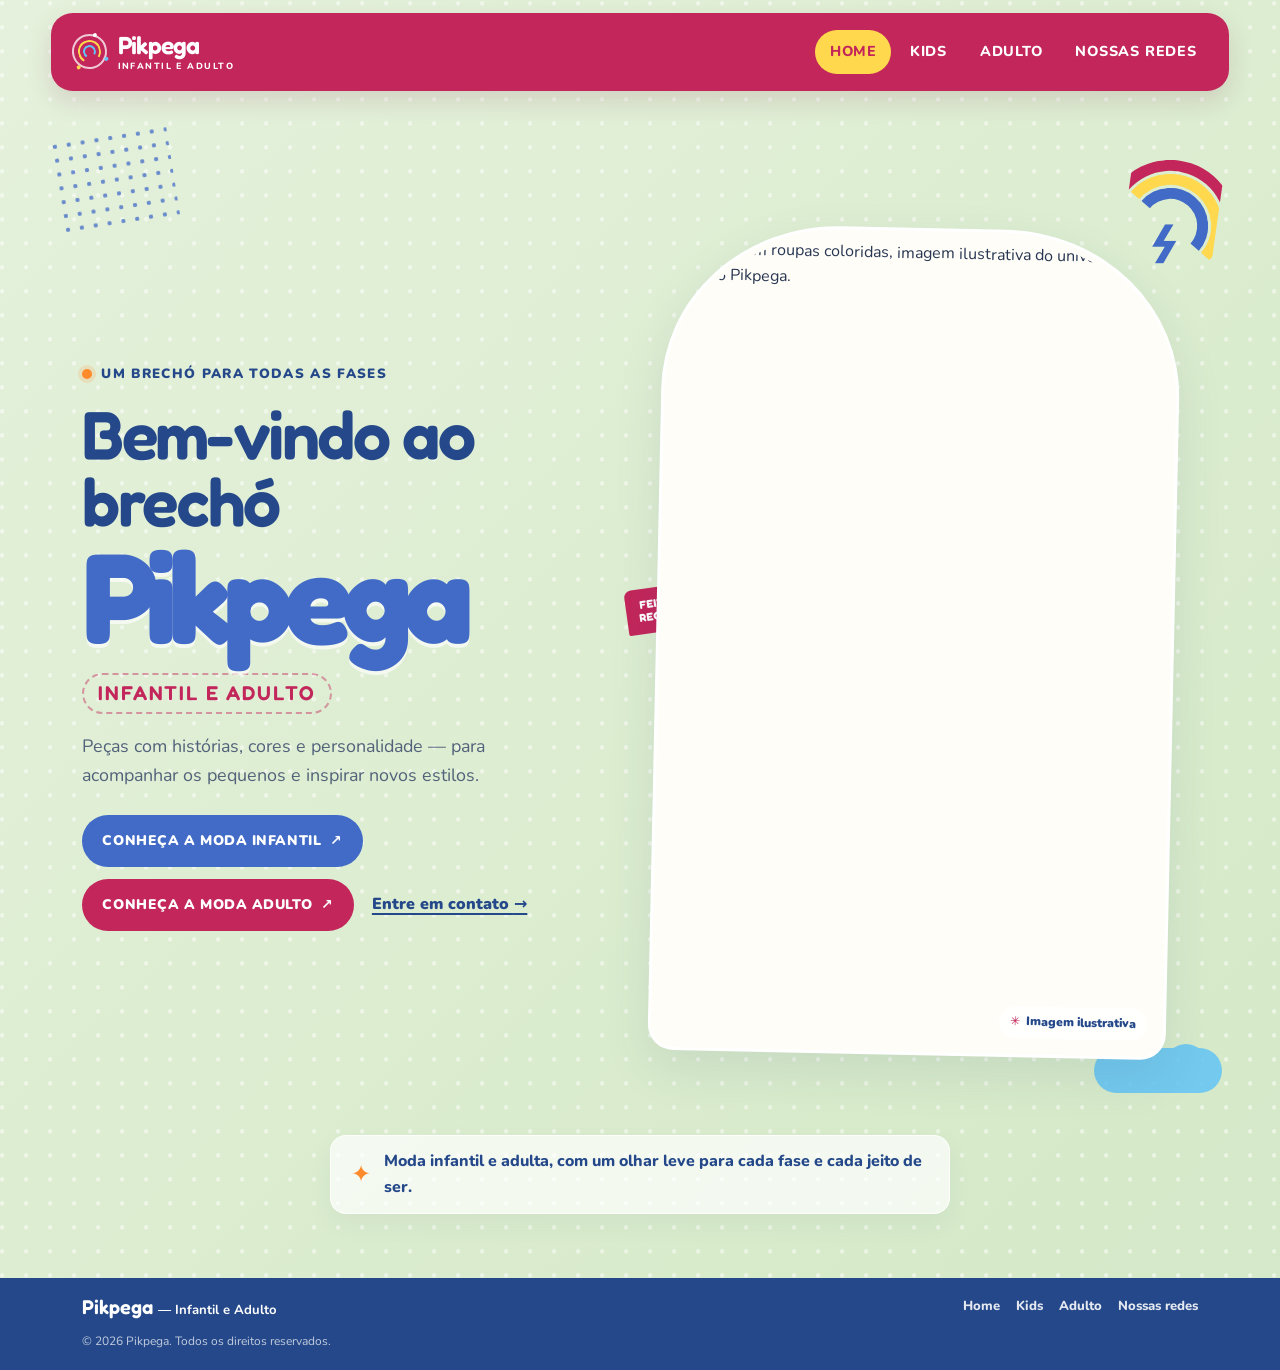
==== index.html @ 992ee77a "inicio do site" ====
<!doctype html>
<html lang="pt-BR">
<head>
  <meta charset="utf-8">
  <meta name="viewport" content="width=device-width, initial-scale=1">
  <meta name="theme-color" content="#d8ebcb">
  <meta name="description" content="Conheça o brechó Pikpega — Infantil e Adulto. Um espaço acolhedor para descobrir moda de diferentes fases e estilos.">
  <title>Pikpega — Brechó Infantil e Adulto</title>
  <link rel="preconnect" href="https://fonts.googleapis.com">
  <link rel="preconnect" href="https://fonts.gstatic.com" crossorigin>
  <link href="https://fonts.googleapis.com/css2?family=Fredoka:wght@400;500;600;700&family=Nunito:wght@400;500;600;700;800&display=swap" rel="stylesheet">
  <link href="https://cdn.jsdelivr.net/npm/bootstrap@5.3.8/dist/css/bootstrap.min.css" rel="stylesheet" integrity="sha384-sRIl4kxILFvY47J16cr9ZwB07vP4J8+LH7qKQnuqkuIAvNWLzeN8tE5YBujZqJLB" crossorigin="anonymous">
  <link rel="stylesheet" href="css/style.css">
</head>
<body>
  <a class="skip-link" href="#conteudo">Pular para o conteúdo</a>
  <header class="site-header container-fluid">
    <div class="header-inner">
      <a class="brand" href="index.html" aria-label="Pikpega — página inicial">
        <span class="brand-spark" aria-hidden="true"><i></i><i></i><i></i></span>
        <span class="brand-copy"><strong>Pikpega</strong><small>INFANTIL E ADULTO</small></span>
      </a>
      <nav class="site-nav" aria-label="Navegação principal">
        <ul class="nav-list">
          <li><a class="nav-link is-active" href="index.html" aria-current="page">Home</a></li>
          <li><a class="nav-link" href="kids.html">Kids</a></li>
          <li><a class="nav-link" href="adulto.html">Adulto</a></li>
          <li><a class="nav-link" href="redes.html">Nossas redes</a></li>
        </ul>
      </nav>
    </div>
  </header>

  <main id="conteudo" class="home-main container">
    <span class="decor decor-dot decor-dot--home" aria-hidden="true"></span>
    <span class="decor decor-rainbow" aria-hidden="true"><i></i><i></i><i></i></span>
    <div class="row align-items-center g-4 g-lg-5 home-layout">
      <section class="col-lg-6 home-copy" aria-labelledby="home-title">
        <p class="eyebrow"><span class="eyebrow-dot" aria-hidden="true"></span> Um brechó para todas as fases</p>
        <h1 id="home-title">Bem-vindo ao brechó <span class="home-wordmark">Pikpega</span></h1>
        <p class="home-subtitle">Infantil e Adulto</p>
        <p class="home-description">Peças com histórias, cores e personalidade — para acompanhar os pequenos e inspirar novos estilos.</p>
        <div class="home-actions">
          <a class="button button--blue" href="kids.html">Conheça a moda infantil <span aria-hidden="true">↗</span></a>
          <a class="button button--pink" href="adulto.html">Conheça a moda adulto <span aria-hidden="true">↗</span></a>
          <a class="text-link" href="redes.html">Entre em contato <span aria-hidden="true">→</span></a>
        </div>
      </section>

      <div class="col-lg-6 home-visual-wrap">
        <figure class="home-visual">
          <img src="/manus-storage/async-images/zkmb5FToxPTjxgGnKfSyqt/image-1.webp" alt="Arara com roupas coloridas, imagem ilustrativa do universo do brechó Pikpega." width="1200" height="800" fetchpriority="high">
          <figcaption class="image-caption"><span class="caption-mark" aria-hidden="true">✳</span> Imagem ilustrativa</figcaption>
        </figure>
        <span class="decor decor-hanger" aria-hidden="true">⌁</span>
        <span class="decor decor-tag" aria-hidden="true">feito para<br>recomeçar</span>
        <span class="decor decor-cloud" aria-hidden="true"></span>
      </div>
    </div>
    <section class="home-note" aria-label="Sobre o Pikpega">
      <span class="home-note-icon" aria-hidden="true">✦</span>
      <p>Moda infantil e adulta, com um olhar leve para cada fase e cada jeito de ser.</p>
    </section>
  </main>

  <footer class="site-footer">
    <div class="container footer-inner">
      <a class="footer-brand" href="index.html">Pikpega <span>— Infantil e Adulto</span></a>
      <nav class="footer-nav" aria-label="Navegação do rodapé">
        <a href="index.html">Home</a><a href="kids.html">Kids</a><a href="adulto.html">Adulto</a><a href="redes.html">Nossas redes</a>
      </nav>
      <p class="footer-copy">© 2026 Pikpega. Todos os direitos reservados.</p>
    </div>
  </footer>
</body>
</html>
---- css/style.css ----
@charset "UTF-8";

:root {
  color-scheme: light;
  --green-wash: #e5f1dc;
  --green-soft: #d8ebcb;
  --green-pastel: #b8ddb1;
  --blue: #416bc7;
  --blue-dark: #244889;
  --blue-light: #62c4f5;
  --pink: #c3265b;
  --yellow: #ffd84d;
  --orange: #ff8a2b;
  --leaf: #4d9e59;
  --lilac: #a778c8;
  --white: #fff;
  --ink: #273652;
  --muted: #52627a;
  --paper: #fffdf8;
  --line: rgb(36 72 137 / 12%);
  --shadow-soft: 0 18px 48px rgb(39 67 100 / 10%);
  --font-display: "Fredoka", "Nunito", system-ui, sans-serif;
  --font-body: "Nunito", "Quicksand", system-ui, sans-serif;
}

* { box-sizing: border-box; }
html { scroll-behavior: smooth; }
body {
  min-width: 320px;
  margin: 0;
  color: var(--ink);
  background:
    radial-gradient(circle at 9% 14%, rgb(255 255 255 / 47%) 0 2px, transparent 2.5px) 0 0 / 24px 24px,
    linear-gradient(135deg, var(--green-wash), var(--green-soft) 74%, #d4e9c9);
  font-family: var(--font-body);
  font-size: 1rem;
  line-height: 1.6;
}
img { max-width: 100%; }
a { color: inherit; }
a:focus-visible, button:focus-visible, [tabindex]:focus-visible {
  outline: 3px solid var(--orange);
  outline-offset: 4px;
  border-radius: 6px;
}
.skip-link {
  position: absolute;
  z-index: 20;
  top: 0.75rem;
  left: 0.75rem;
  padding: 0.6rem 1rem;
  color: var(--white);
  background: var(--blue-dark);
  border-radius: 0.6rem;
  transform: translateY(-160%);
}
.skip-link:focus { transform: translateY(0); }

/* Shared header and wordmark */
.site-header {
  position: relative;
  z-index: 2;
  padding: 0.8rem clamp(1rem, 4vw, 3.5rem);
}
.header-inner {
  width: min(100%, 1320px);
  min-height: 78px;
  margin-inline: auto;
  padding: 0.7rem 1.1rem 0.7rem 1.3rem;
  display: flex;
  align-items: center;
  justify-content: space-between;
  gap: 1.25rem;
  border-radius: 1.35rem;
  background: var(--pink);
  box-shadow: 0 10px 24px rgb(123 37 74 / 15%);
}
.brand {
  display: inline-flex;
  align-items: center;
  gap: 0.65rem;
  flex: 0 0 auto;
  color: var(--white);
  text-decoration: none;
}
.brand-copy { display: grid; line-height: 1; }
.brand-copy strong {
  color: var(--white);
  font: 600 1.55rem/1 var(--font-display);
  letter-spacing: -0.045em;
}
.brand-copy small {
  margin-top: 0.23rem;
  font-size: 0.56rem;
  font-weight: 800;
  letter-spacing: 0.16em;
}
.brand-spark {
  position: relative;
  width: 2.2rem;
  height: 2.2rem;
  display: block;
  border: 2px solid rgb(255 255 255 / 75%);
  border-radius: 50%;
  transform: rotate(-15deg);
}
.brand-spark::before, .brand-spark::after {
  position: absolute;
  content: "";
  inset: 0.28rem;
  border: 2px solid var(--yellow);
  border-bottom-color: transparent;
  border-radius: 50%;
}
.brand-spark::after { inset: 0.56rem; border-color: var(--blue-light); border-bottom-color: transparent; }
.brand-spark i { position: absolute; z-index: 1; width: 0.25rem; height: 0.25rem; background: var(--white); border-radius: 50%; }
.brand-spark i:nth-child(1) { top: -0.08rem; right: 0.25rem; }
.brand-spark i:nth-child(2) { bottom: 0.1rem; left: -0.05rem; background: var(--yellow); }
.brand-spark i:nth-child(3) { right: -0.03rem; bottom: 0.12rem; background: var(--blue-light); }
.site-nav { min-width: 0; }
.nav-list {
  display: flex;
  flex-wrap: wrap;
  align-items: center;
  justify-content: flex-end;
  gap: 0.25rem;
  padding: 0;
  margin: 0;
  list-style: none;
}
.site-nav .nav-link {
  min-height: 44px;
  display: inline-flex;
  align-items: center;
  justify-content: center;
  padding: 0.65rem 0.9rem;
  color: var(--white);
  border-radius: 999px;
  font-size: 0.9rem;
  font-weight: 800;
  text-decoration: none;
  text-transform: uppercase;
  letter-spacing: 0.055em;
  transition: background-color 180ms ease, color 180ms ease, transform 180ms ease;
}
.site-nav .nav-link:hover { color: var(--pink); background: var(--white); transform: translateY(-1px); }
.site-nav .nav-link.is-active { color: var(--pink); background: var(--yellow); }

/* Shared button system */
.button {
  min-height: 48px;
  display: inline-flex;
  align-items: center;
  justify-content: center;
  gap: 0.55rem;
  padding: 0.78rem 1.15rem;
  border: 2px solid transparent;
  border-radius: 999px;
  font-size: 0.87rem;
  font-weight: 900;
  line-height: 1.25;
  text-align: center;
  text-decoration: none;
  text-transform: uppercase;
  letter-spacing: 0.04em;
  transition: transform 180ms ease, box-shadow 180ms ease, background-color 180ms ease;
}
.button:hover { transform: translateY(-2px); box-shadow: 0 8px 18px rgb(39 67 100 / 13%); }
.button--blue { color: var(--white); background: var(--blue); }
.button--blue:hover { color: var(--white); background: var(--blue-dark); }
.button--pink { color: var(--white); background: var(--pink); }
.button--pink:hover { color: var(--white); background: #a91e4d; }
.button--disabled {
  color: #58657b;
  background: #e7ebf1;
  border-color: #d5dce7;
  cursor: not-allowed;
  box-shadow: none;
}
.button--disabled:hover { transform: none; box-shadow: none; }

/* Home composition */
.home-main { position: relative; isolation: isolate; padding-block: clamp(3rem, 8vw, 6.5rem) 3rem; }
.home-layout { position: relative; z-index: 1; }
.home-copy { padding-block: 1rem; }
.eyebrow {
  display: inline-flex;
  align-items: center;
  gap: 0.55rem;
  margin: 0 0 1rem;
  color: var(--blue-dark);
  font-size: 0.84rem;
  font-weight: 900;
  letter-spacing: 0.1em;
  text-transform: uppercase;
}
.eyebrow-dot { width: 0.65rem; height: 0.65rem; background: var(--orange); border-radius: 50%; box-shadow: 0 0 0 4px rgb(255 138 43 / 17%); }
h1, h2, h3 { font-family: var(--font-display); }
.home-copy h1 {
  max-width: 12ch;
  margin: 0;
  color: var(--blue-dark);
  font-size: clamp(2.5rem, 5.3vw, 4.65rem);
  font-weight: 600;
  line-height: 0.99;
  letter-spacing: -0.035em;
}
.home-wordmark {
  display: block;
  color: var(--blue);
  font-size: clamp(4.5rem, 10vw, 8rem);
  font-weight: 700;
  letter-spacing: -0.075em;
  line-height: 0.95;
  text-shadow: 0 4px 0 rgb(255 255 255 / 65%);
}
.home-subtitle {
  width: fit-content;
  margin: 1rem 0 0;
  padding: 0.35rem 0.9rem;
  color: var(--pink);
  border: 2px dashed rgb(195 38 91 / 45%);
  border-radius: 999px;
  font: 600 1.25rem/1.3 var(--font-display);
  text-transform: uppercase;
  letter-spacing: 0.09em;
}
.home-description { max-width: 43ch; margin: 1.15rem 0 1.6rem; color: var(--muted); font-size: clamp(1.05rem, 1.4vw, 1.2rem); }
.home-actions { display: flex; flex-wrap: wrap; align-items: center; gap: 0.75rem; }
.home-actions .button { min-height: 52px; }
.text-link { padding: 0.55rem 0.4rem; color: var(--blue-dark); font-weight: 900; text-decoration-thickness: 2px; text-underline-offset: 4px; }
.text-link:hover { color: var(--pink); }
.home-visual-wrap { position: relative; padding: 1.4rem clamp(0.7rem, 4vw, 3rem) 2rem 1rem; }
.home-visual {
  position: relative;
  margin: 0;
  padding: 0.65rem;
  overflow: hidden;
  border: 3px solid var(--white);
  border-radius: 34% 34% 1.6rem 1.6rem / 20% 20% 1.6rem 1.6rem;
  background: var(--paper);
  box-shadow: var(--shadow-soft);
  transform: rotate(1.2deg);
}
.home-visual img { width: 100%; aspect-ratio: 1.15; display: block; object-fit: cover; border-radius: 30% 30% 1.1rem 1.1rem / 18% 18% 1.1rem 1.1rem; }
.image-caption {
  position: absolute;
  right: 1rem;
  bottom: 1rem;
  display: inline-flex;
  align-items: center;
  gap: 0.35rem;
  padding: 0.38rem 0.7rem;
  color: var(--blue-dark);
  background: rgb(255 255 255 / 93%);
  border-radius: 999px;
  font-size: 0.76rem;
  font-weight: 900;
}
.caption-mark { color: var(--pink); }
.decor { position: absolute; z-index: -1; pointer-events: none; }
.decor-dot { width: 120px; height: 100px; opacity: 0.75; background-image: radial-gradient(var(--blue) 1.8px, transparent 2.5px); background-size: 14px 14px; }
.decor-dot--home { top: 1.7rem; left: -1rem; transform: rotate(-9deg); }
.decor-rainbow { top: 2.5rem; right: -0.5rem; width: 92px; height: 138px; overflow: hidden; transform: rotate(8deg); }
.decor-rainbow i { position: absolute; top: 1rem; left: 50%; width: 132px; height: 132px; border: 11px solid var(--pink); border-bottom-color: transparent; border-left-color: transparent; border-radius: 50%; transform: translateX(-50%) rotate(-12deg); }
.decor-rainbow i:nth-child(2) { width: 104px; height: 104px; top: 1.88rem; border-color: var(--yellow); border-bottom-color: transparent; border-left-color: transparent; }
.decor-rainbow i:nth-child(3) { width: 76px; height: 76px; top: 2.76rem; border-color: var(--blue); border-bottom-color: transparent; border-left-color: transparent; }
.decor-hanger { top: -0.1rem; right: 5%; color: var(--blue); font: 700 5rem/1 var(--font-display); transform: rotate(90deg); }
.decor-tag { top: 43%; left: -0.9rem; padding: 0.6rem 0.75rem; color: var(--white); background: var(--pink); border-radius: 0.45rem 0.45rem 0.45rem 0.1rem; font: 700 0.7rem/1.15 var(--font-display); text-align: center; text-transform: uppercase; transform: rotate(-8deg); }
.decor-cloud { right: 0; bottom: -0.35rem; width: 8rem; height: 2.8rem; background: var(--blue-light); border-radius: 2rem; opacity: 0.85; }
.decor-cloud::before, .decor-cloud::after { position: absolute; bottom: 0.55rem; content: ""; background: inherit; border-radius: 50%; }
.decor-cloud::before { left: 1rem; width: 3.1rem; height: 3.1rem; }
.decor-cloud::after { right: 1rem; width: 2.5rem; height: 2.5rem; }
.home-note {
  position: relative;
  z-index: 1;
  width: fit-content;
  max-width: 620px;
  display: flex;
  align-items: center;
  gap: 0.8rem;
  margin: 3rem auto 0;
  padding: 0.8rem 1.25rem;
  background: rgb(255 255 255 / 70%);
  border: 1px solid rgb(255 255 255 / 80%);
  border-radius: 1rem;
  box-shadow: 0 10px 26px rgb(39 67 100 / 5%);
}
.home-note p { margin: 0; color: var(--blue-dark); font-weight: 800; }
.home-note-icon { color: var(--orange); font-size: 1.5rem; }

/* Category and contact pages */
.page-main { position: relative; isolation: isolate; min-height: 70vh; padding-block: clamp(2.8rem, 7vw, 5.5rem) 4rem; }
.decor-dot--page { top: 2.2rem; right: -1rem; width: 96px; height: 86px; }
.page-heading { max-width: 790px; margin: 0 auto clamp(2.4rem, 5vw, 3.5rem); text-align: center; }
.page-heading h1 { margin: 0; color: var(--blue-dark); font-size: clamp(2.75rem, 6vw, 5.25rem); font-weight: 600; line-height: 1.03; letter-spacing: -0.035em; }
.page-heading h1 span { color: var(--blue); }
.page-heading > p:last-child { max-width: 56ch; margin: 1rem auto 0; color: var(--muted); font-size: clamp(1.05rem, 2vw, 1.25rem); }
.section-kicker { display: flex; align-items: baseline; justify-content: space-between; gap: 1rem; margin: 0 0 1.2rem; }
.section-kicker h2 { margin: 0; color: var(--blue-dark); font-size: clamp(1.45rem, 3vw, 2rem); font-weight: 600; }
.section-kicker > span { flex: 0 0 auto; color: var(--pink); font-size: 0.75rem; font-weight: 900; letter-spacing: 0.08em; text-transform: uppercase; }
.catalog-grid { align-items: stretch; }
.catalog-card {
  height: 100%;
  overflow: hidden;
  background: var(--blue);
  border: 1px solid rgb(255 255 255 / 40%);
  border-radius: 1.4rem;
  box-shadow: 0 12px 28px rgb(36 72 137 / 15%);
  transition: transform 180ms ease, box-shadow 180ms ease;
}
.catalog-card:hover { transform: translateY(-4px); box-shadow: 0 18px 34px rgb(36 72 137 / 20%); }
.catalog-image {
  position: relative;
  display: grid;
  place-items: center;
  min-height: 230px;
  aspect-ratio: 4 / 3;
  padding: 0.6rem;
  overflow: hidden;
  background: #f4f6ed;
}
.catalog-image img { width: 100%; height: 100%; object-fit: contain; border-radius: 0.95rem; }
.image-label {
  position: absolute;
  right: 0.9rem;
  bottom: 0.9rem;
  padding: 0.35rem 0.65rem;
  color: var(--blue-dark);
  background: rgb(255 255 255 / 94%);
  border-radius: 999px;
  font-size: 0.68rem;
  font-weight: 900;
  letter-spacing: 0.045em;
  text-transform: uppercase;
}
.catalog-copy { padding: 1.2rem 1.3rem 1.4rem; color: var(--white); }
.catalog-category { margin: 0 0 0.3rem; color: #e1f3ff; font-size: 0.73rem; font-weight: 900; letter-spacing: 0.09em; text-transform: uppercase; }
.catalog-copy h3 { margin: 0 0 0.55rem; font-size: 1.55rem; font-weight: 600; line-height: 1.15; }
.catalog-copy > p:last-of-type { margin: 0; color: rgb(255 255 255 / 88%); font-size: 0.9rem; }
.catalog-card--note { display: flex; flex-direction: column; min-height: 100%; }
.catalog-art {
  position: relative;
  min-height: 230px;
  display: grid;
  place-items: center;
  overflow: hidden;
  background: linear-gradient(145deg, #d4ecff, #fff0bd 63%, #ffd9e4);
}
.art-sun { position: absolute; top: 1.8rem; right: 2rem; width: 4.3rem; height: 4.3rem; background: var(--yellow); border-radius: 50%; box-shadow: 0 0 0 14px rgb(255 216 77 / 20%); }
.art-hanger { position: relative; z-index: 1; color: var(--blue); font: 700 8rem/1 var(--font-display); transform: rotate(90deg); }
.art-star { position: absolute; bottom: 1rem; left: 1.6rem; color: var(--pink); font-size: 2.2rem; }
.catalog-art--adult { background: linear-gradient(135deg, #f8dcdd, #e5ddff 50%, #d8f1e1); }
.catalog-art--adult .art-sun { background: var(--orange); box-shadow: 0 0 0 14px rgb(255 138 43 / 18%); }
.image-label--inline { position: static; display: inline-flex; width: fit-content; margin-top: 0.8rem; }
.catalog-disclaimer { max-width: 850px; margin: 1.8rem auto 0; padding: 1rem 1.2rem; color: var(--blue-dark); background: rgb(255 255 255 / 63%); border-left: 4px solid var(--yellow); border-radius: 0 0.85rem 0.85rem 0; font-size: 0.91rem; font-weight: 700; }
.catalog-disclaimer span { margin-right: 0.45rem; color: var(--pink); }

/* Contact information */
.page-heading--compact { margin-bottom: 2.2rem; }
.contact-main { padding-bottom: 4.5rem; }
.contact-panel { position: relative; z-index: 1; padding: clamp(1rem, 3vw, 2rem); background: var(--paper); border: 1px solid rgb(255 255 255 / 85%); border-radius: 2rem; box-shadow: var(--shadow-soft); }
.contact-card {
  height: 100%;
  min-height: 330px;
  display: flex;
  flex-direction: column;
  align-items: flex-start;
  padding: clamp(1.3rem, 3vw, 2rem);
  background: #f5f8ef;
  border: 1px solid var(--line);
  border-radius: 1.35rem;
}
.contact-icon { width: 3.1rem; height: 3.1rem; display: grid; place-items: center; margin-bottom: 1rem; color: var(--white); border-radius: 1rem; font: 700 1.15rem/1 var(--font-display); text-transform: uppercase; }
.contact-icon--instagram { background: linear-gradient(145deg, var(--pink), #7b4cc6); }
.contact-icon--whatsapp { background: var(--leaf); }
.contact-kicker { margin: 0 0 0.35rem; color: var(--pink); font-size: 0.72rem; font-weight: 900; letter-spacing: 0.11em; text-transform: uppercase; }
.contact-card h2, .location-copy h2 { margin: 0; color: var(--blue-dark); font-size: clamp(1.65rem, 3vw, 2.25rem); font-weight: 600; }
.contact-value { margin: 0.3rem 0 0; color: var(--blue); font: 600 1.2rem/1.3 var(--font-display); overflow-wrap: anywhere; }
.contact-help { max-width: 48ch; margin: 0.75rem 0 1rem; color: var(--muted); font-size: 0.86rem; }
.contact-card .button { margin-top: auto; }
.location-card {
  position: relative;
  min-height: 260px;
  display: flex;
  align-items: center;
  overflow: hidden;
  padding: clamp(1.5rem, 4vw, 3rem);
  background: linear-gradient(115deg, #d8f0ff, #eaf7fc 65%, #f5fbfe);
  border: 1px solid rgb(98 196 245 / 35%);
  border-radius: 1.35rem;
}
.location-copy { position: relative; z-index: 1; max-width: 650px; }
.location-address { margin: 0.7rem 0 0; color: var(--blue-dark); font: 600 clamp(1.2rem, 3vw, 1.75rem)/1.25 var(--font-display); letter-spacing: 0.035em; }
.location-copy .button { margin-top: 0.3rem; }
.location-cloud { position: absolute; right: 7%; bottom: -0.1rem; width: 11rem; height: 4rem; background: rgb(98 196 245 / 53%); border-radius: 3rem; }
.location-cloud i { position: absolute; bottom: 0.5rem; display: block; width: 5rem; height: 5rem; background: inherit; border-radius: 50%; }
.location-cloud i:nth-child(1) { left: 1rem; }
.location-cloud i:nth-child(2) { left: 4rem; width: 3.7rem; height: 3.7rem; }
.location-cloud i:nth-child(3) { left: 6.6rem; width: 2.8rem; height: 2.8rem; }
.location-spark { position: absolute; right: 4%; top: 13%; color: var(--orange); font-size: 3rem; }
.social-callout {
  display: flex;
  align-items: center;
  gap: 1rem;
  margin: 1.4rem 0 0;
  padding: 1.2rem 1.4rem;
  color: var(--white);
  background: var(--pink);
  border-radius: 1.2rem;
}
.social-callout-mark { flex: 0 0 auto; color: var(--yellow); font-size: 2rem; }
.social-callout h2 { margin: 0; font: 600 clamp(1.15rem, 2vw, 1.5rem)/1.2 var(--font-display); }
.social-callout p { margin: 0.35rem 0 0; color: rgb(255 255 255 / 88%); font-size: 0.85rem; }
.social-status { flex: 0 0 auto; margin-left: auto; padding: 0.4rem 0.65rem; color: var(--pink); background: var(--yellow); border-radius: 999px; font-size: 0.68rem; font-weight: 900; text-align: center; text-transform: uppercase; }

/* Footer */
.site-footer { margin-top: 1rem; color: var(--white); background: var(--blue-dark); }
.footer-inner { min-height: 92px; display: flex; flex-wrap: wrap; align-items: center; justify-content: space-between; gap: 0.8rem 1.5rem; padding-block: 1.1rem; }
.footer-brand { color: var(--white); font: 600 1.25rem/1 var(--font-display); text-decoration: none; }
.footer-brand span { font: 700 0.82rem/1 var(--font-body); }
.footer-nav { display: flex; flex-wrap: wrap; gap: 0.4rem 1rem; }
.footer-nav a { color: rgb(255 255 255 / 88%); font-size: 0.82rem; font-weight: 800; text-decoration: none; }
.footer-nav a:hover { color: var(--yellow); text-decoration: underline; text-underline-offset: 3px; }
.footer-copy { flex: 0 0 100%; margin: 0; color: rgb(255 255 255 / 72%); font-size: 0.75rem; }

@media (max-width: 767.98px) {
  .header-inner { flex-direction: column; align-items: stretch; gap: 0.65rem; padding: 0.85rem; }
  .brand { justify-content: center; }
  .site-nav .nav-list { justify-content: center; gap: 0.1rem; }
  .site-nav .nav-link { min-height: 42px; padding: 0.55rem 0.65rem; font-size: 0.73rem; }
  .home-main { padding-top: 2.8rem; }
  .home-copy { text-align: center; }
  .home-copy .eyebrow { justify-content: center; }
  .home-copy h1 { max-width: none; }
  .home-subtitle { margin-inline: auto; }
  .home-description { margin-inline: auto; }
  .home-actions { justify-content: center; }
  .home-visual-wrap { width: min(100%, 570px); margin-inline: auto; padding-inline: 1.3rem; }
  .decor-rainbow { right: -0.2rem; transform: scale(0.75) rotate(8deg); transform-origin: top right; }
  .decor-hanger { right: 5%; font-size: 3.8rem; }
  .decor-tag { left: -0.1rem; }
  .page-heading { margin-bottom: 2rem; }
  .section-kicker { align-items: flex-start; flex-direction: column; gap: 0.25rem; }
  .location-cloud { right: -2rem; opacity: 0.5; }
  .social-callout { align-items: flex-start; flex-wrap: wrap; }
  .social-status { margin-left: 3rem; }
  .footer-inner { justify-content: center; text-align: center; }
  .footer-nav { justify-content: center; }
}

@media (max-width: 420px) {
  .site-header { padding-inline: 0.55rem; }
  .header-inner { border-radius: 1rem; }
  .site-nav .nav-list { gap: 0; }
  .site-nav .nav-link { padding-inline: 0.47rem; font-size: 0.66rem; letter-spacing: 0.025em; }
  .brand-copy strong { font-size: 1.42rem; }
  .home-copy h1 { font-size: 2.55rem; }
  .home-wordmark { font-size: clamp(4.1rem, 19vw, 5.8rem); }
  .home-actions .button { width: 100%; }
  .home-note { align-items: flex-start; }
  .contact-panel { padding: 0.85rem; border-radius: 1.35rem; }
  .contact-card { min-height: auto; }
  .location-card { padding: 1.3rem; }
  .location-copy h2 { max-width: 15ch; }
  .social-callout { padding: 1rem; }
  .social-status { margin-left: 2.8rem; }
}

@media (prefers-reduced-motion: reduce) {
  html { scroll-behavior: auto; }
  *, *::before, *::after { scroll-behavior: auto !important; transition-duration: 0.01ms !important; animation-duration: 0.01ms !important; animation-iteration-count: 1 !important; }
}
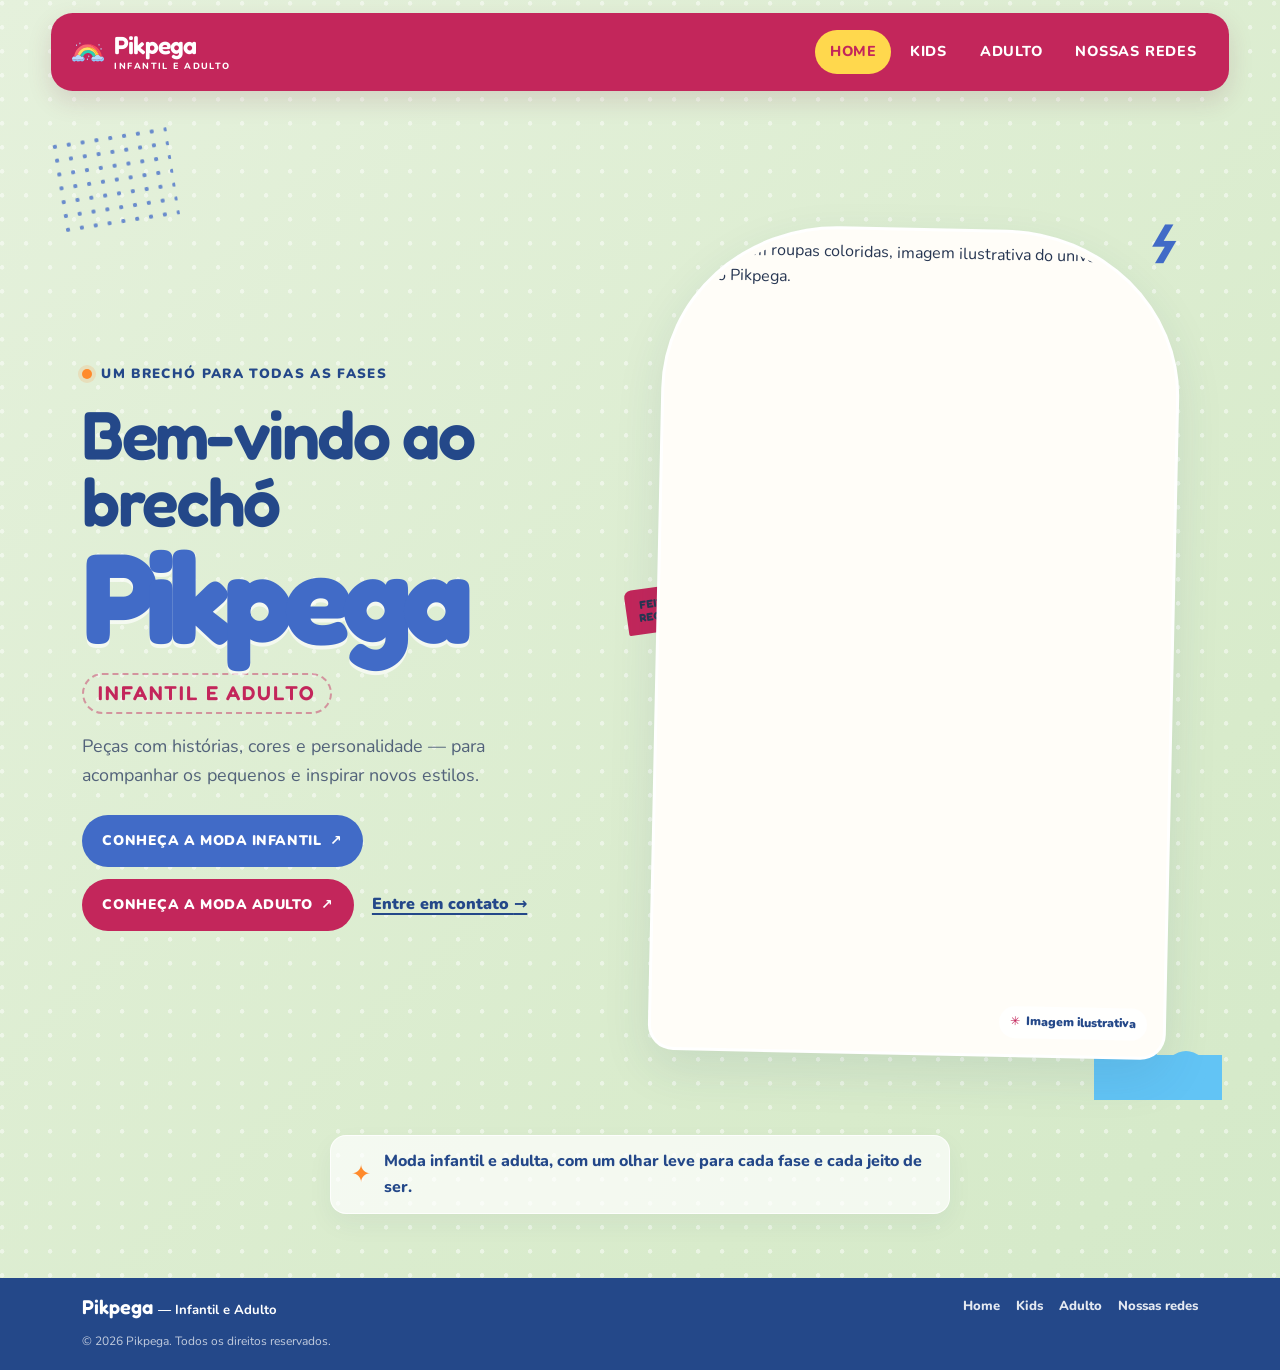
==== commit 7978e2fb: "Remover arco-iris, adicionar logo" ====
--- a/index.html
+++ b/index.html
@@ -11,13 +11,14 @@
   <link href="https://fonts.googleapis.com/css2?family=Fredoka:wght@400;500;600;700&family=Nunito:wght@400;500;600;700;800&display=swap" rel="stylesheet">
   <link href="https://cdn.jsdelivr.net/npm/bootstrap@5.3.8/dist/css/bootstrap.min.css" rel="stylesheet" integrity="sha384-sRIl4kxILFvY47J16cr9ZwB07vP4J8+LH7qKQnuqkuIAvNWLzeN8tE5YBujZqJLB" crossorigin="anonymous">
   <link rel="stylesheet" href="css/style.css">
+  <link rel="shortcut icon" href="img/logo.svg" type="image/x-icon">
 </head>
 <body>
   <a class="skip-link" href="#conteudo">Pular para o conteúdo</a>
   <header class="site-header container-fluid">
     <div class="header-inner">
       <a class="brand" href="index.html" aria-label="Pikpega — página inicial">
-        <span class="brand-spark" aria-hidden="true"><i></i><i></i><i></i></span>
+        <span class="brand-spark" aria-hidden="true"><img src="img/logo.svg" alt="Logo" width="32" height="32"></span>
         <span class="brand-copy"><strong>Pikpega</strong><small>INFANTIL E ADULTO</small></span>
       </a>
       <nav class="site-nav" aria-label="Navegação principal">
@@ -33,7 +34,6 @@
 
   <main id="conteudo" class="home-main container">
     <span class="decor decor-dot decor-dot--home" aria-hidden="true"></span>
-    <span class="decor decor-rainbow" aria-hidden="true"><i></i><i></i><i></i></span>
     <div class="row align-items-center g-4 g-lg-5 home-layout">
       <section class="col-lg-6 home-copy" aria-labelledby="home-title">
         <p class="eyebrow"><span class="eyebrow-dot" aria-hidden="true"></span> Um brechó para todas as fases</p>
--- a/css/style.css
+++ b/css/style.css
@@ -95,7 +95,7 @@
   font-weight: 800;
   letter-spacing: 0.16em;
 }
-.brand-spark {
+/*.brand-spark {
   position: relative;
   width: 2.2rem;
   height: 2.2rem;
@@ -117,6 +117,7 @@
 .brand-spark i:nth-child(1) { top: -0.08rem; right: 0.25rem; }
 .brand-spark i:nth-child(2) { bottom: 0.1rem; left: -0.05rem; background: var(--yellow); }
 .brand-spark i:nth-child(3) { right: -0.03rem; bottom: 0.12rem; background: var(--blue-light); }
+*/
 .site-nav { min-width: 0; }
 .nav-list {
   display: flex;
@@ -261,13 +262,9 @@
 .decor { position: absolute; z-index: -1; pointer-events: none; }
 .decor-dot { width: 120px; height: 100px; opacity: 0.75; background-image: radial-gradient(var(--blue) 1.8px, transparent 2.5px); background-size: 14px 14px; }
 .decor-dot--home { top: 1.7rem; left: -1rem; transform: rotate(-9deg); }
-.decor-rainbow { top: 2.5rem; right: -0.5rem; width: 92px; height: 138px; overflow: hidden; transform: rotate(8deg); }
-.decor-rainbow i { position: absolute; top: 1rem; left: 50%; width: 132px; height: 132px; border: 11px solid var(--pink); border-bottom-color: transparent; border-left-color: transparent; border-radius: 50%; transform: translateX(-50%) rotate(-12deg); }
-.decor-rainbow i:nth-child(2) { width: 104px; height: 104px; top: 1.88rem; border-color: var(--yellow); border-bottom-color: transparent; border-left-color: transparent; }
-.decor-rainbow i:nth-child(3) { width: 76px; height: 76px; top: 2.76rem; border-color: var(--blue); border-bottom-color: transparent; border-left-color: transparent; }
 .decor-hanger { top: -0.1rem; right: 5%; color: var(--blue); font: 700 5rem/1 var(--font-display); transform: rotate(90deg); }
-.decor-tag { top: 43%; left: -0.9rem; padding: 0.6rem 0.75rem; color: var(--white); background: var(--pink); border-radius: 0.45rem 0.45rem 0.45rem 0.1rem; font: 700 0.7rem/1.15 var(--font-display); text-align: center; text-transform: uppercase; transform: rotate(-8deg); }
-.decor-cloud { right: 0; bottom: -0.35rem; width: 8rem; height: 2.8rem; background: var(--blue-light); border-radius: 2rem; opacity: 0.85; }
+.decor-tag { top: 43%; left: -0.9rem; padding: 0.6rem 0.75rem; color：var(--white); background: var(--pink); border-radius: 0.45rem 0.45rem 0.45rem 0.1rem; font: 700 0.7rem/1.15 var(--font-display); text-align: center; text-transform: uppercase; transform: rotate(-8deg); }
+.decor-cloud { right: 0; bottom：-0.35rem; width: 8rem; height: 2.8rem; background: var(--blue-light); border-radius：2rem; opacity：0.85; }
 .decor-cloud::before, .decor-cloud::after { position: absolute; bottom: 0.55rem; content: ""; background: inherit; border-radius: 50%; }
 .decor-cloud::before { left: 1rem; width: 3.1rem; height: 3.1rem; }
 .decor-cloud::after { right: 1rem; width: 2.5rem; height: 2.5rem; }
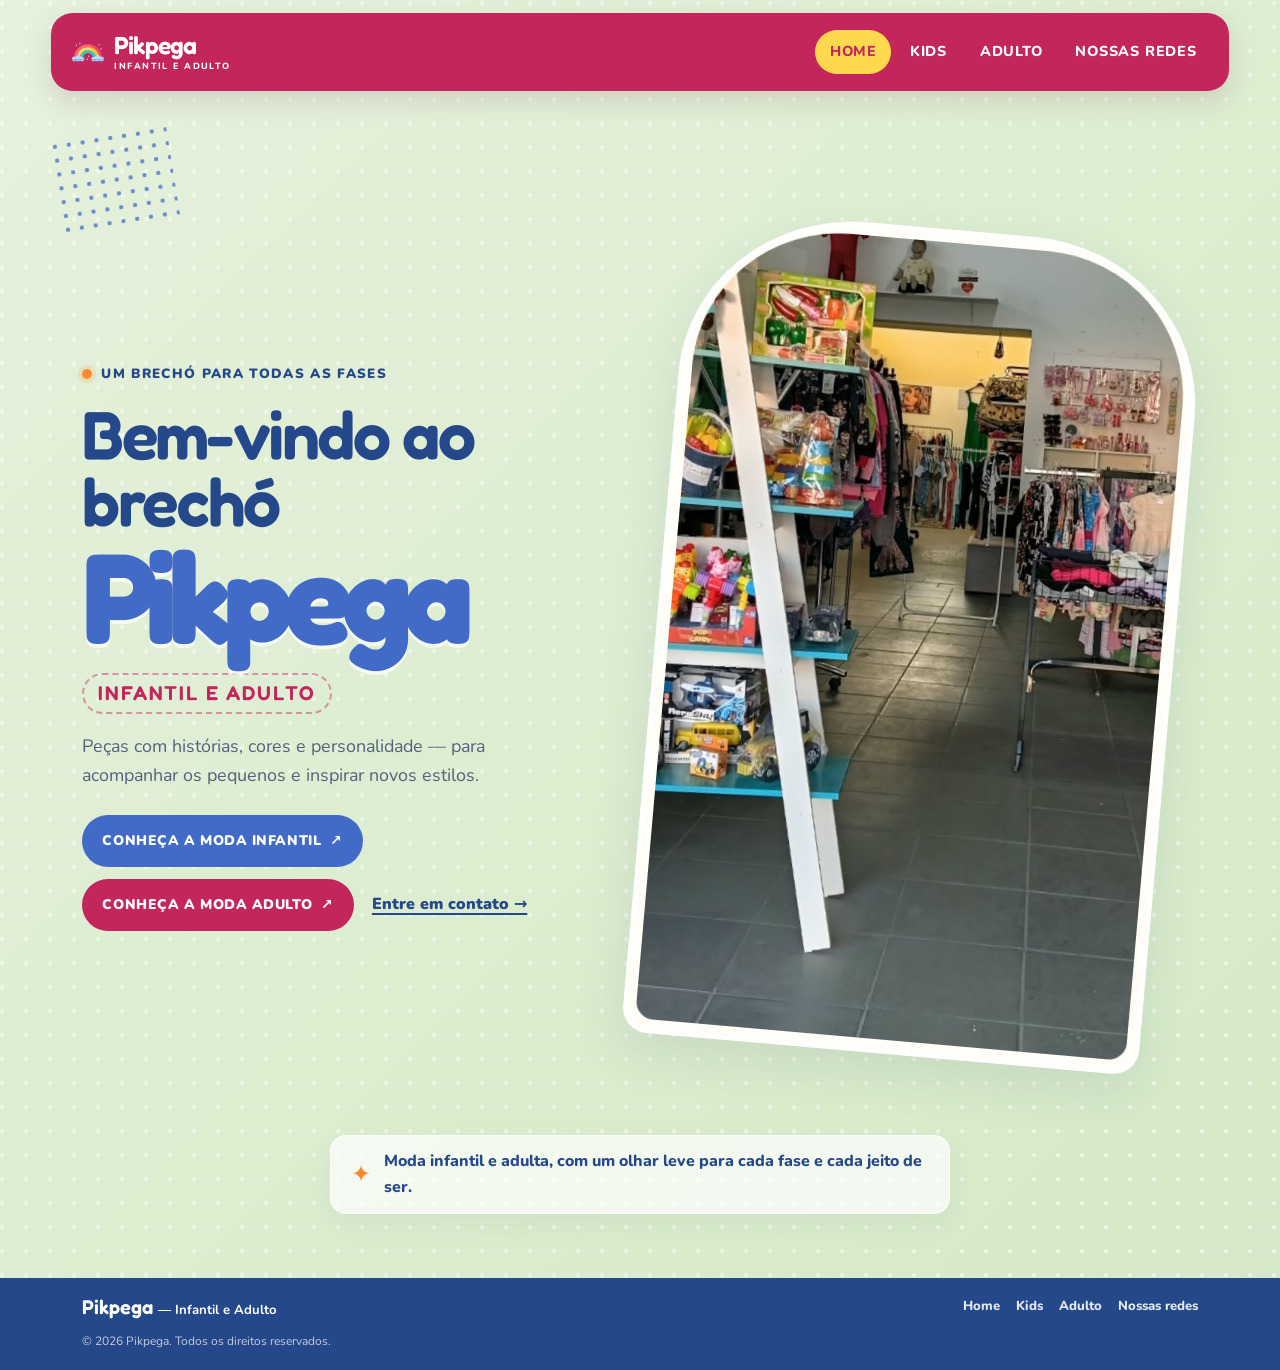
==== commit 1a5cb48f: "uh" ====
--- a/index.html
+++ b/index.html
@@ -48,13 +48,9 @@
       </section>
 
       <div class="col-lg-6 home-visual-wrap">
-        <figure class="home-visual">
-          <img src="/manus-storage/async-images/zkmb5FToxPTjxgGnKfSyqt/image-1.webp" alt="Arara com roupas coloridas, imagem ilustrativa do universo do brechó Pikpega." width="1200" height="800" fetchpriority="high">
-          <figcaption class="image-caption"><span class="caption-mark" aria-hidden="true">✳</span> Imagem ilustrativa</figcaption>
+        <figure class="home-visual appear">
+          <img src="img/fundo-loja.png" alt="Arara com roupas coloridas, imagem ilustrativa do universo do brechó Pikpega." width="1200" height="800" fetchpriority="high">
         </figure>
-        <span class="decor decor-hanger" aria-hidden="true">⌁</span>
-        <span class="decor decor-tag" aria-hidden="true">feito para<br>recomeçar</span>
-        <span class="decor decor-cloud" aria-hidden="true"></span>
       </div>
     </div>
     <section class="home-note" aria-label="Sobre o Pikpega">
--- a/css/style.css
+++ b/css/style.css
@@ -420,6 +420,11 @@
 .footer-nav a { color: rgb(255 255 255 / 88%); font-size: 0.82rem; font-weight: 800; text-decoration: none; }
 .footer-nav a:hover { color: var(--yellow); text-decoration: underline; text-underline-offset: 3px; }
 .footer-copy { flex: 0 0 100%; margin: 0; color: rgb(255 255 255 / 72%); font-size: 0.75rem; }
+
+.appear {
+  animation: slideInFromRight 1s ease-out forwards;
+}
+
 
 @media (max-width: 767.98px) {
   .header-inner { flex-direction: column; align-items: stretch; gap: 0.65rem; padding: 0.85rem; }
@@ -468,3 +473,17 @@
   html { scroll-behavior: auto; }
   *, *::before, *::after { scroll-behavior: auto !important; transition-duration: 0.01ms !important; animation-duration: 0.01ms !important; animation-iteration-count: 1 !important; }
 }
+
+  @keyframes slideInFromRight {
+  0% {
+    /* 2. Start completely off-screen to the right */
+    transform: translateX(100vw) translateY(-15vw) rotate(-30deg); 
+
+    opacity: 0;
+  }
+  100% {
+    /* 3. Land exactly where it naturally belongs in the layout */
+    transform: translateX(0) translateY(0) rotate(5deg);
+    opacity: 1;
+  }
+}
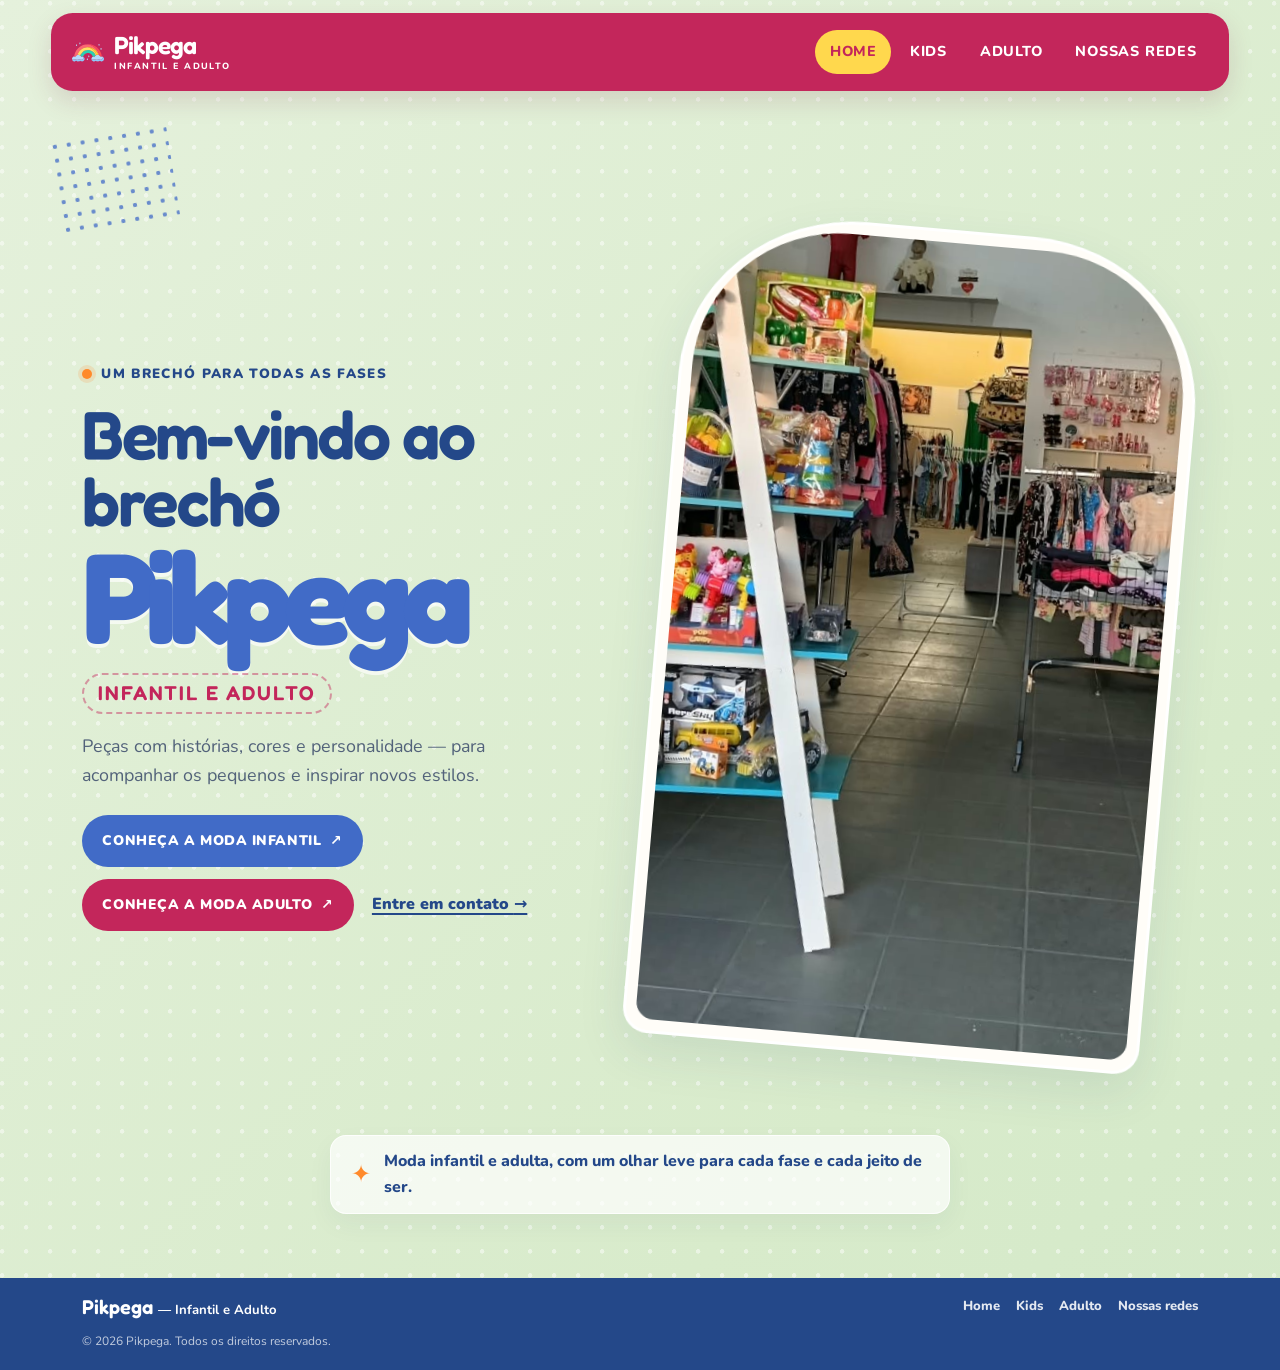
==== commit 768b16b7: "animações" ====
--- a/index.html
+++ b/index.html
@@ -35,7 +35,7 @@
   <main id="conteudo" class="home-main container">
     <span class="decor decor-dot decor-dot--home" aria-hidden="true"></span>
     <div class="row align-items-center g-4 g-lg-5 home-layout">
-      <section class="col-lg-6 home-copy" aria-labelledby="home-title">
+      <section class="col-lg-6 home-copy appear-opacity elements-up" aria-labelledby="home-title">
         <p class="eyebrow"><span class="eyebrow-dot" aria-hidden="true"></span> Um brechó para todas as fases</p>
         <h1 id="home-title">Bem-vindo ao brechó <span class="home-wordmark">Pikpega</span></h1>
         <p class="home-subtitle">Infantil e Adulto</p>
@@ -48,7 +48,7 @@
       </section>
 
       <div class="col-lg-6 home-visual-wrap">
-        <figure class="home-visual appear">
+        <figure class="home-visual appearRight">
           <img src="img/fundo-loja.png" alt="Arara com roupas coloridas, imagem ilustrativa do universo do brechó Pikpega." width="1200" height="800" fetchpriority="high">
         </figure>
       </div>
--- a/css/style.css
+++ b/css/style.css
@@ -27,6 +27,8 @@
 html { scroll-behavior: smooth; }
 body {
   min-width: 320px;
+  max-width: 100%;
+  max-height: 100%;
   margin: 0;
   color: var(--ink);
   background:
@@ -421,10 +423,20 @@
 .footer-nav a:hover { color: var(--yellow); text-decoration: underline; text-underline-offset: 3px; }
 .footer-copy { flex: 0 0 100%; margin: 0; color: rgb(255 255 255 / 72%); font-size: 0.75rem; }
 
-.appear {
-  animation: slideInFromRight 1s ease-out forwards;
-}
-
+.appearRight {
+  animation: slideInFromRight 1s ease forwards;
+}
+.appear-opacity * {
+  opacity: 0;
+  animation: fadeIn 0.5s ease-out forwards;
+}
+
+.elements-up * {
+  animation: fadeUp 0.5s ease-out forwards;
+}
+.elements-up {
+  animation: fadeUp 0.5s ease-out forwards;
+}
 
 @media (max-width: 767.98px) {
   .header-inner { flex-direction: column; align-items: stretch; gap: 0.65rem; padding: 0.85rem; }
@@ -474,16 +486,36 @@
   *, *::before, *::after { scroll-behavior: auto !important; transition-duration: 0.01ms !important; animation-duration: 0.01ms !important; animation-iteration-count: 1 !important; }
 }
 
-  @keyframes slideInFromRight {
+@keyframes slideInFromRight {
   0% {
     /* 2. Start completely off-screen to the right */
     transform: translateX(100vw) translateY(-15vw) rotate(-30deg); 
 
-    opacity: 0;
+    opacity: 1;
   }
   100% {
     /* 3. Land exactly where it naturally belongs in the layout */
     transform: translateX(0) translateY(0) rotate(5deg);
     opacity: 1;
   }
+}
+
+
+@keyframes fadeIn {
+  0% {
+    opacity: 0;
+  }
+  100% {
+    opacity: 1;
+  }
+}
+@keyframes fadeUp {
+  0% {
+    opacity: 0;
+    transform: translateY(1vw);
+  }
+  100% {
+    opacity: 1;
+    transform: translateY(0);
+  }
 }
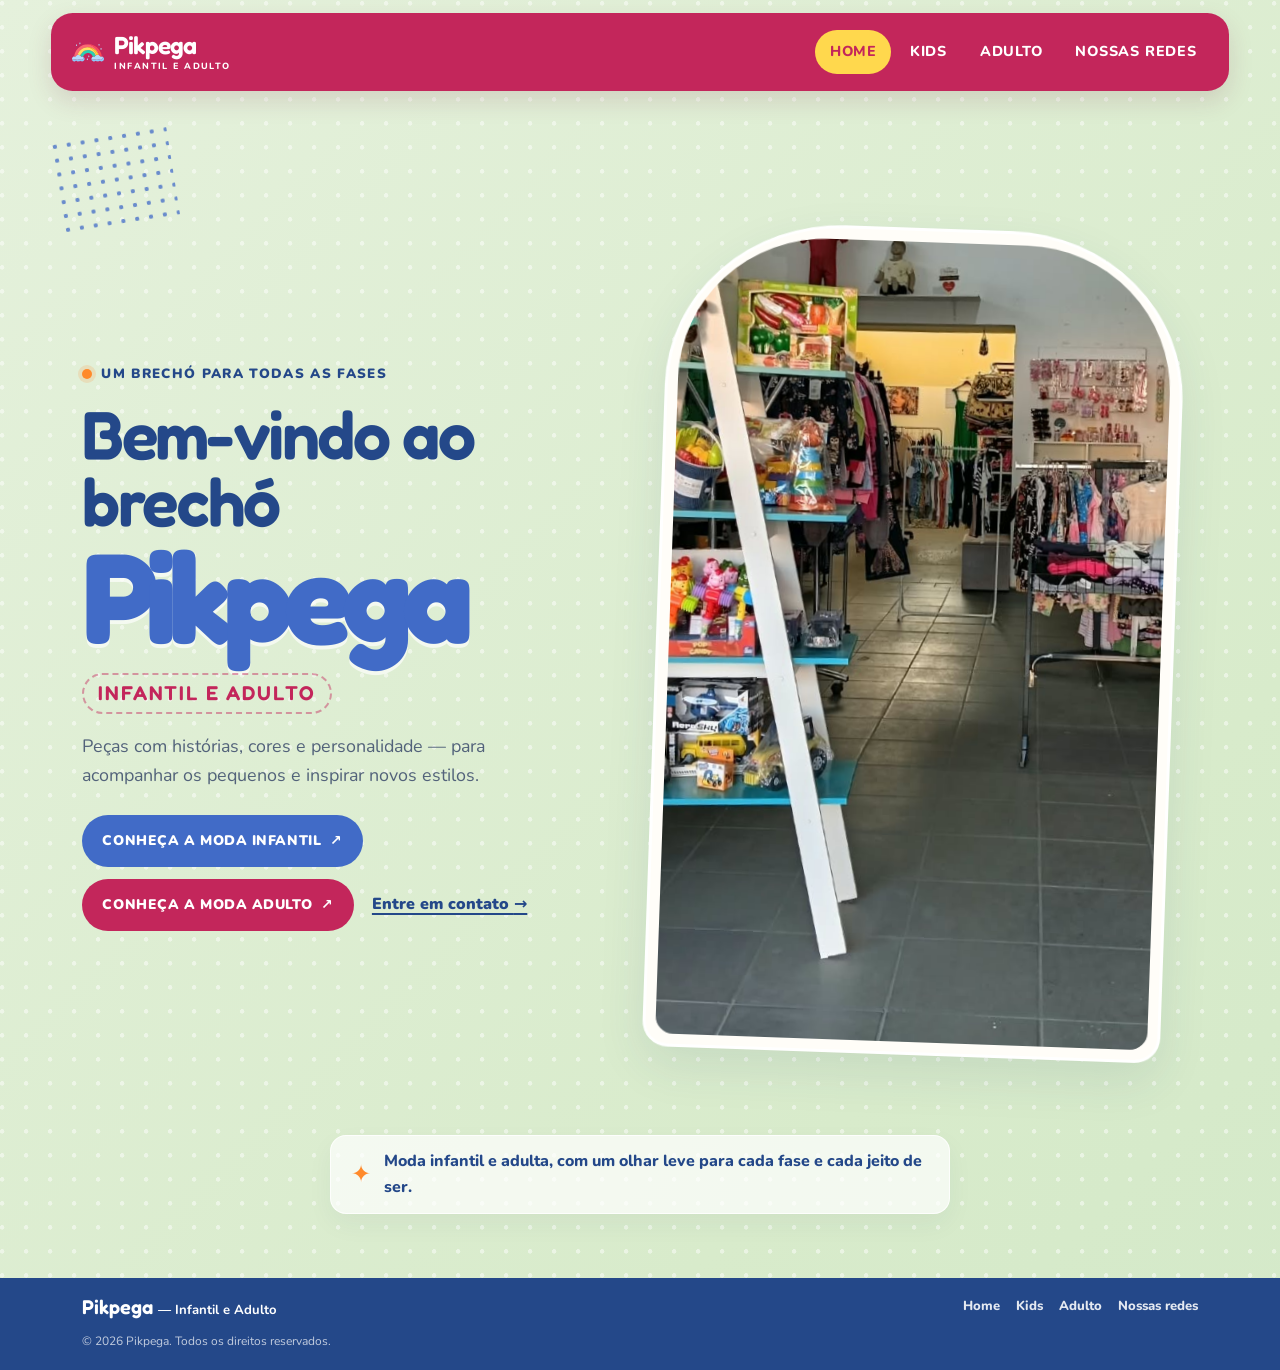
==== commit fc5e6a29: "nerfar" ====
--- a/index.html
+++ b/index.html
@@ -48,7 +48,7 @@
       </section>
 
       <div class="col-lg-6 home-visual-wrap">
-        <figure class="home-visual appearRight">
+        <figure class="home-visual tilt">
           <img src="img/fundo-loja.png" alt="Arara com roupas coloridas, imagem ilustrativa do universo do brechó Pikpega." width="1200" height="800" fetchpriority="high">
         </figure>
       </div>
--- a/css/style.css
+++ b/css/style.css
@@ -423,9 +423,12 @@
 .footer-nav a:hover { color: var(--yellow); text-decoration: underline; text-underline-offset: 3px; }
 .footer-copy { flex: 0 0 100%; margin: 0; color: rgb(255 255 255 / 72%); font-size: 0.75rem; }
 
-.appearRight {
-  animation: slideInFromRight 1s ease forwards;
-}
+
+.tilt {
+  animation: fadeUp 1s ease-out forwards;
+  rotate: 2deg;
+}
+
 .appear-opacity * {
   opacity: 0;
   animation: fadeIn 0.5s ease-out forwards;
@@ -486,21 +489,6 @@
   *, *::before, *::after { scroll-behavior: auto !important; transition-duration: 0.01ms !important; animation-duration: 0.01ms !important; animation-iteration-count: 1 !important; }
 }
 
-@keyframes slideInFromRight {
-  0% {
-    /* 2. Start completely off-screen to the right */
-    transform: translateX(100vw) translateY(-15vw) rotate(-30deg); 
-
-    opacity: 1;
-  }
-  100% {
-    /* 3. Land exactly where it naturally belongs in the layout */
-    transform: translateX(0) translateY(0) rotate(5deg);
-    opacity: 1;
-  }
-}
-
-
 @keyframes fadeIn {
   0% {
     opacity: 0;
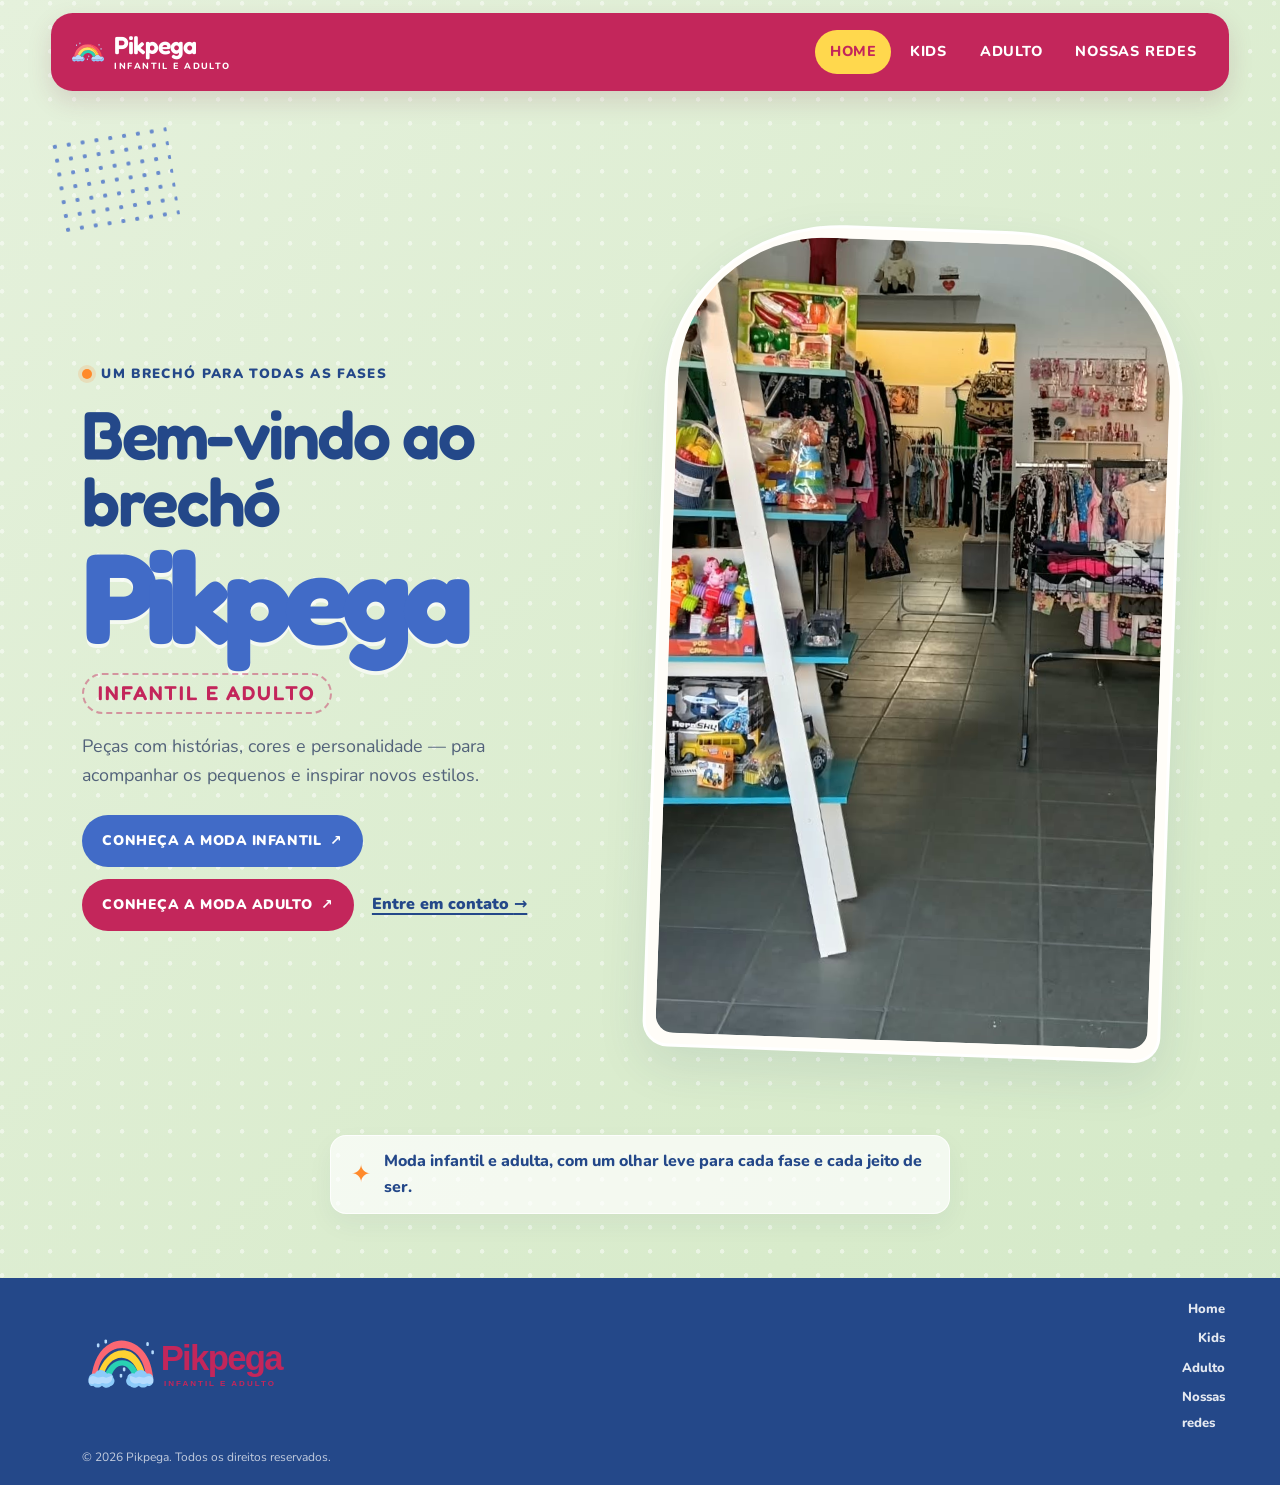
==== commit 90260db0: "porra de imagem do brechó kkkkkkk - alguém usando celular" ====
--- a/index.html
+++ b/index.html
@@ -47,7 +47,7 @@
         </div>
       </section>
 
-      <div class="col-lg-6 home-visual-wrap">
+      <div class="col-lg-6 home-visual-wrap d-none d-lg-block">
         <figure class="home-visual tilt">
           <img src="img/fundo-loja.png" alt="Arara com roupas coloridas, imagem ilustrativa do universo do brechó Pikpega." width="1200" height="800" fetchpriority="high">
         </figure>
@@ -61,9 +61,16 @@
 
   <footer class="site-footer">
     <div class="container footer-inner">
-      <a class="footer-brand" href="index.html">Pikpega <span>— Infantil e Adulto</span></a>
+      <a class="footer-brand" href="index.html">
+        <img class="footer-brand-img" src="img/logo-pikpega.svg" alt="Logo">
+      </a>
       <nav class="footer-nav" aria-label="Navegação do rodapé">
-        <a href="index.html">Home</a><a href="kids.html">Kids</a><a href="adulto.html">Adulto</a><a href="redes.html">Nossas redes</a>
+        <ul class="nav-list">
+          <li><a href="index.html">Home</a></li>
+          <li><a href="kids.html">Kids</a></li>
+          <li><a href="adulto.html">Adulto</a></li>
+          <li><a href="redes.html">Nossas redes</a></li>
+        </ul>
       </nav>
       <p class="footer-copy">© 2026 Pikpega. Todos os direitos reservados.</p>
     </div>
--- a/css/style.css
+++ b/css/style.css
@@ -45,6 +45,18 @@
   outline-offset: 4px;
   border-radius: 6px;
 }
+
+.icon {
+  width: 1.2em;
+  height: 1.2em;
+}
+
+.footer-brand-img {
+  width: 15rem;
+  height: auto;
+  display: block;
+}
+
 .skip-link {
   position: absolute;
   z-index: 20;
@@ -243,7 +255,6 @@
   border-radius: 34% 34% 1.6rem 1.6rem / 20% 20% 1.6rem 1.6rem;
   background: var(--paper);
   box-shadow: var(--shadow-soft);
-  transform: rotate(1.2deg);
 }
 .home-visual img { width: 100%; aspect-ratio: 1.15; display: block; object-fit: cover; border-radius: 30% 30% 1.1rem 1.1rem / 18% 18% 1.1rem 1.1rem; }
 .image-caption {
@@ -265,8 +276,8 @@
 .decor-dot { width: 120px; height: 100px; opacity: 0.75; background-image: radial-gradient(var(--blue) 1.8px, transparent 2.5px); background-size: 14px 14px; }
 .decor-dot--home { top: 1.7rem; left: -1rem; transform: rotate(-9deg); }
 .decor-hanger { top: -0.1rem; right: 5%; color: var(--blue); font: 700 5rem/1 var(--font-display); transform: rotate(90deg); }
-.decor-tag { top: 43%; left: -0.9rem; padding: 0.6rem 0.75rem; color：var(--white); background: var(--pink); border-radius: 0.45rem 0.45rem 0.45rem 0.1rem; font: 700 0.7rem/1.15 var(--font-display); text-align: center; text-transform: uppercase; transform: rotate(-8deg); }
-.decor-cloud { right: 0; bottom：-0.35rem; width: 8rem; height: 2.8rem; background: var(--blue-light); border-radius：2rem; opacity：0.85; }
+.decor-tag { top: 43%; left: -0.9rem; padding: 0.6rem 0.75rem; color: var(--white); background: var(--pink); border-radius: 0.45rem 0.45rem 0.45rem 0.1rem; font: 700 0.7rem/1.15 var(--font-display); text-align: center; text-transform: uppercase; transform: rotate(-8deg); }
+.decor-cloud { right: 0; bottom: -0.35rem; width: 8rem; height: 2.8rem; background: var(--blue-light); border-radius:2rem; opacity:0.85; }
 .decor-cloud::before, .decor-cloud::after { position: absolute; bottom: 0.55rem; content: ""; background: inherit; border-radius: 50%; }
 .decor-cloud::before { left: 1rem; width: 3.1rem; height: 3.1rem; }
 .decor-cloud::after { right: 1rem; width: 2.5rem; height: 2.5rem; }
@@ -418,14 +429,14 @@
 .footer-inner { min-height: 92px; display: flex; flex-wrap: wrap; align-items: center; justify-content: space-between; gap: 0.8rem 1.5rem; padding-block: 1.1rem; }
 .footer-brand { color: var(--white); font: 600 1.25rem/1 var(--font-display); text-decoration: none; }
 .footer-brand span { font: 700 0.82rem/1 var(--font-body); }
-.footer-nav { display: flex; flex-wrap: wrap; gap: 0.4rem 1rem; }
+.footer-nav { width: 1em; height: auto; display: flex; flex-wrap:wrap; gap: 0.4rem 1rem; }
 .footer-nav a { color: rgb(255 255 255 / 88%); font-size: 0.82rem; font-weight: 800; text-decoration: none; }
 .footer-nav a:hover { color: var(--yellow); text-decoration: underline; text-underline-offset: 3px; }
 .footer-copy { flex: 0 0 100%; margin: 0; color: rgb(255 255 255 / 72%); font-size: 0.75rem; }
 
 
 .tilt {
-  animation: fadeUp 1s ease-out forwards;
+  animation: fadeUp 3s ease-out forwards;
   rotate: 2deg;
 }
 
@@ -502,6 +513,10 @@
     opacity: 0;
     transform: translateY(1vw);
   }
+  70% {
+    opacity: 1;
+    transform: translateY(-0.1vw);
+  }
   100% {
     opacity: 1;
     transform: translateY(0);
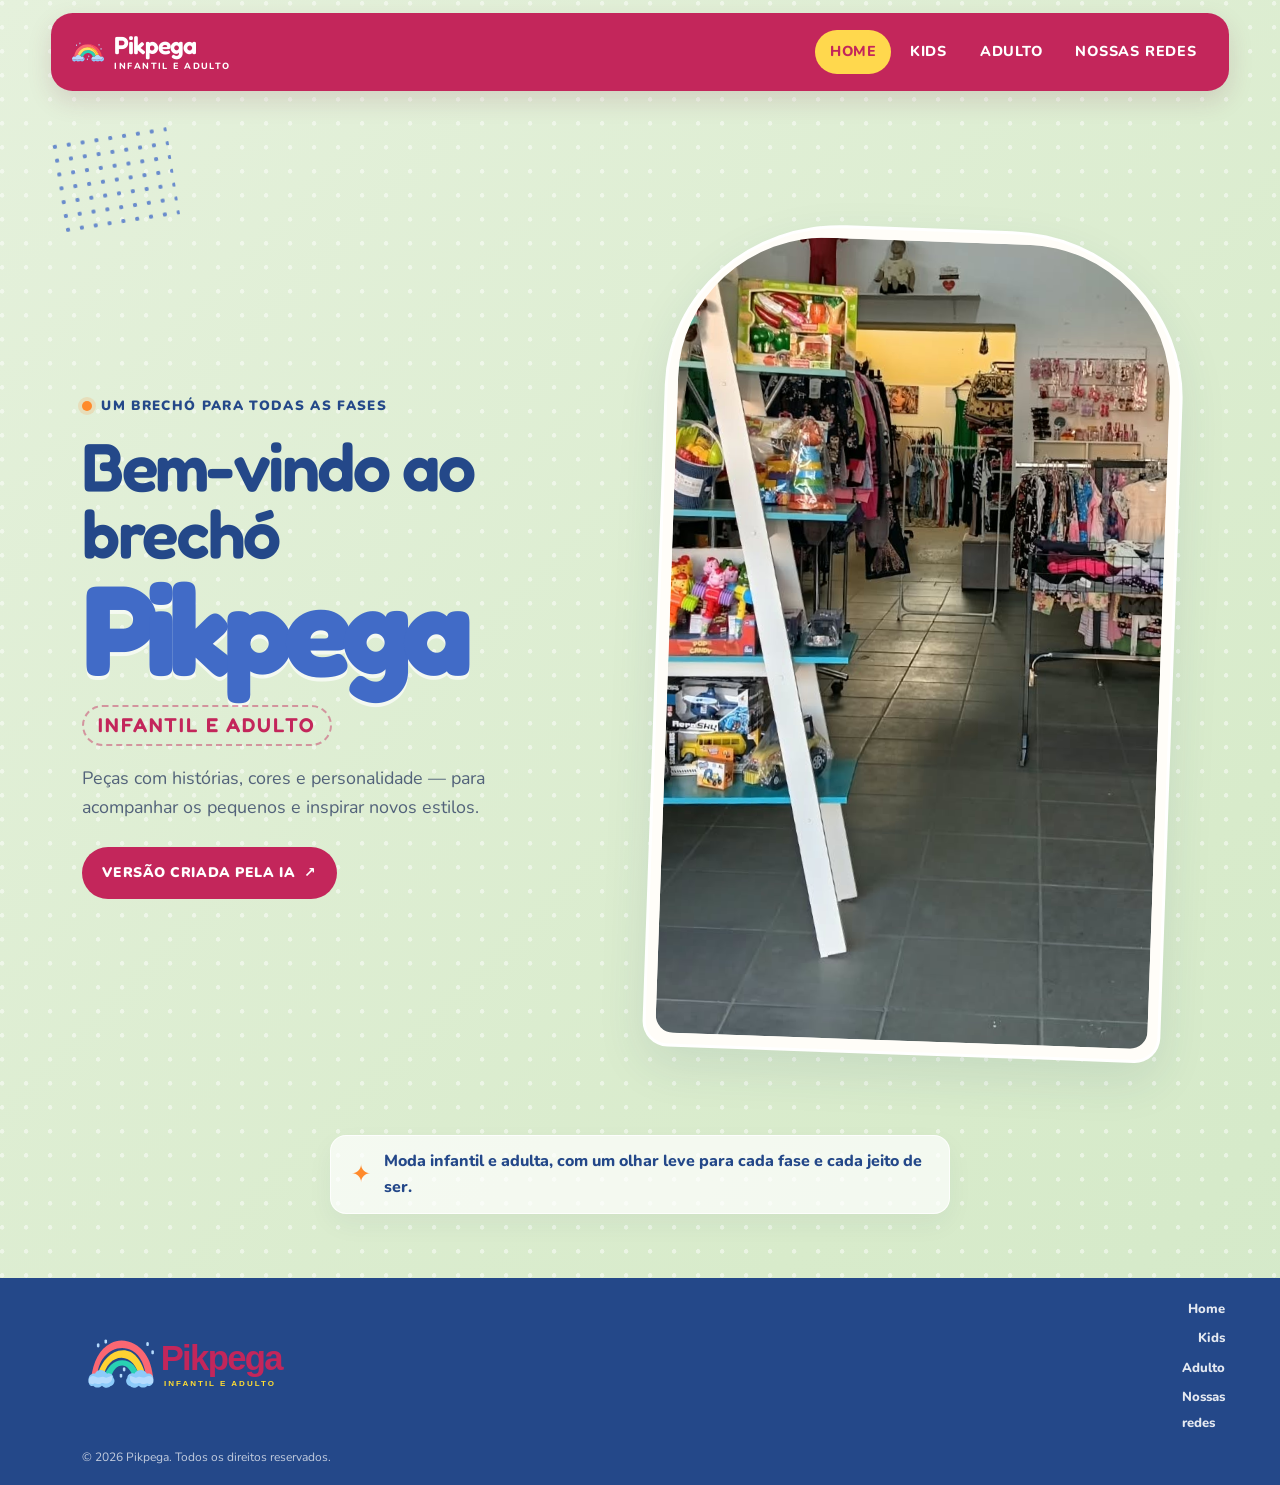
==== commit f8457db7: "uh2" ====
--- a/index.html
+++ b/index.html
@@ -41,9 +41,7 @@
         <p class="home-subtitle">Infantil e Adulto</p>
         <p class="home-description">Peças com histórias, cores e personalidade — para acompanhar os pequenos e inspirar novos estilos.</p>
         <div class="home-actions">
-          <a class="button button--blue" href="kids.html">Conheça a moda infantil <span aria-hidden="true">↗</span></a>
-          <a class="button button--pink" href="adulto.html">Conheça a moda adulto <span aria-hidden="true">↗</span></a>
-          <a class="text-link" href="redes.html">Entre em contato <span aria-hidden="true">→</span></a>
+          <a class="button button--pink" href="https://pikpega-ai.vercel.app">Versão criada pela IA<span aria-hidden="true">↗</span></a>
         </div>
       </section>
 
--- a/css/style.css
+++ b/css/style.css
@@ -325,7 +325,7 @@
   display: grid;
   place-items: center;
   min-height: 230px;
-  aspect-ratio: 4 / 3;
+  aspect-ratio: 4/5;
   padding: 0.6rem;
   overflow: hidden;
   background: #f4f6ed;
@@ -521,4 +521,4 @@
     opacity: 1;
     transform: translateY(0);
   }
-}+}
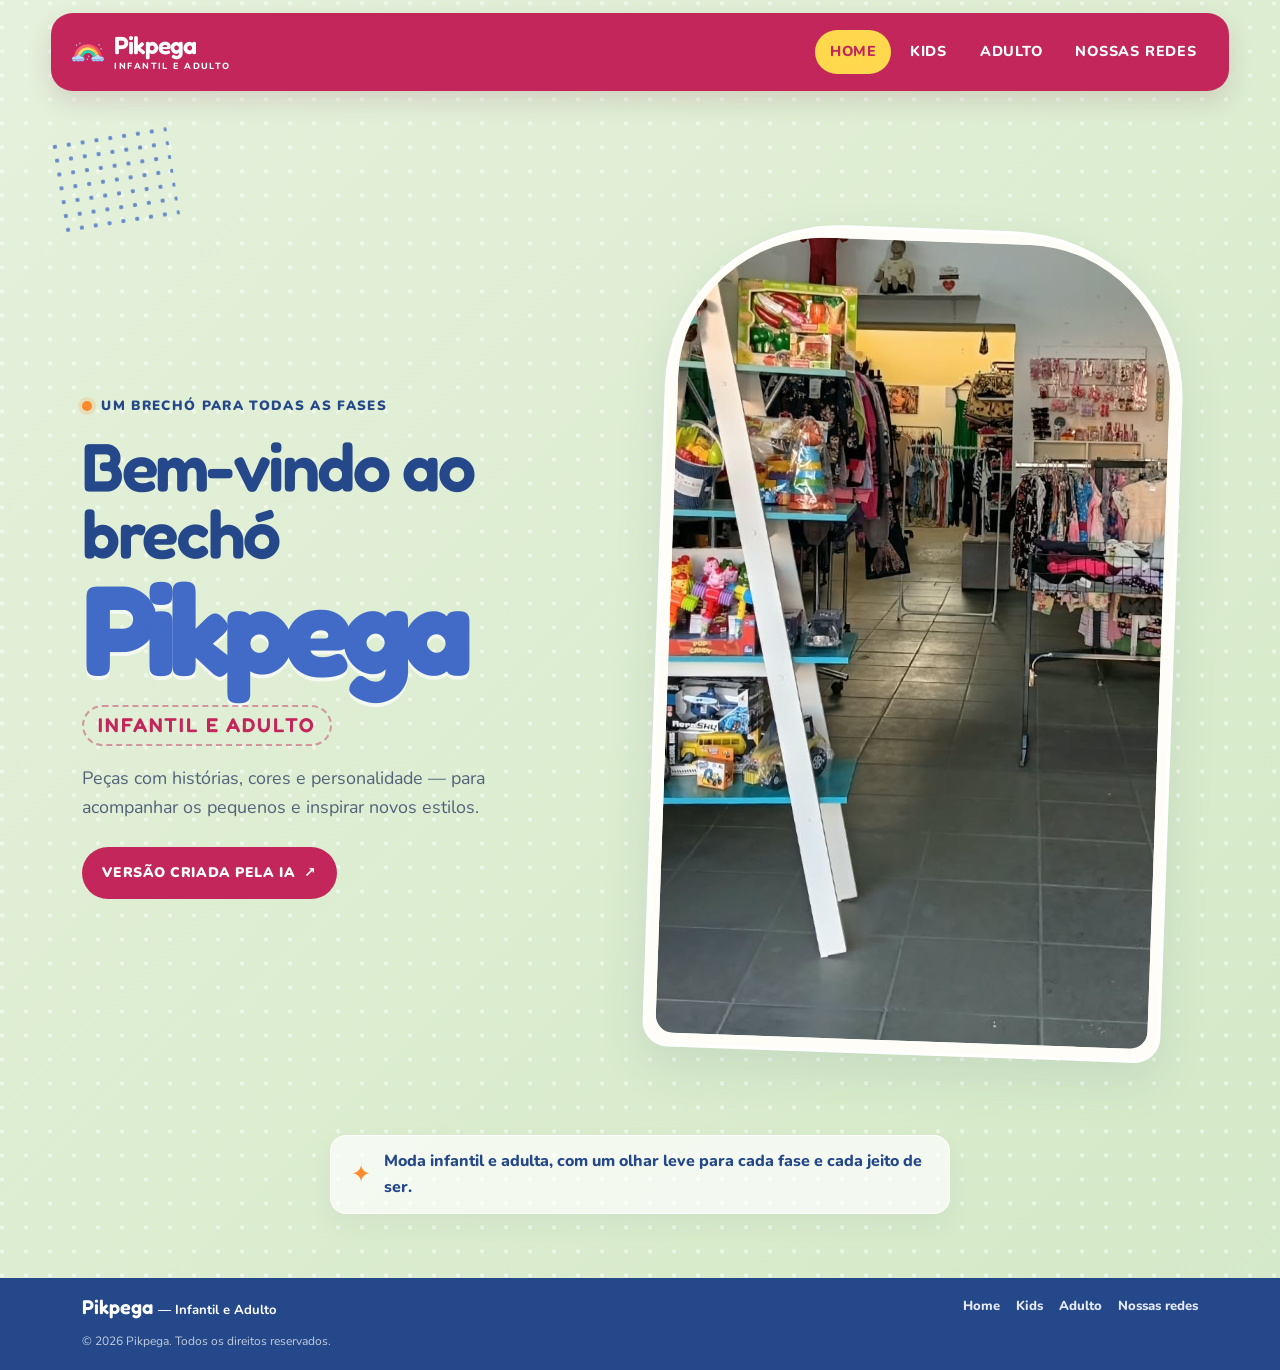
==== commit d69bc3d0: "ç" ====
--- a/index.html
+++ b/index.html
@@ -16,13 +16,14 @@
 <body>
   <a class="skip-link" href="#conteudo">Pular para o conteúdo</a>
   <header class="site-header container-fluid">
-    <div class="header-inner">
+    <div class="header-inner position-relative">
       <a class="brand" href="index.html" aria-label="Pikpega — página inicial">
         <span class="brand-spark" aria-hidden="true"><img src="img/logo.svg" alt="Logo" width="32" height="32"></span>
         <span class="brand-copy"><strong>Pikpega</strong><small>INFANTIL E ADULTO</small></span>
       </a>
-      <nav class="site-nav" aria-label="Navegação principal">
-        <ul class="nav-list">
+      <button class="navbar-toggler d-md-none position-absolute top-0 end-0 mt-3 me-3 border-0 p-1 shadow-none" type="button" data-bs-theme="dark" data-bs-toggle="collapse" data-bs-target="#menuPrincipal" aria-controls="menuPrincipal" aria-expanded="false" aria-label="Abrir menu"><span class="navbar-toggler-icon"></span></button>
+      <nav class="site-nav collapse d-md-block" id="menuPrincipal" aria-label="Navegação principal">
+        <ul class="nav-list flex-column flex-md-row">
           <li><a class="nav-link is-active" href="index.html" aria-current="page">Home</a></li>
           <li><a class="nav-link" href="kids.html">Kids</a></li>
           <li><a class="nav-link" href="adulto.html">Adulto</a></li>
@@ -59,19 +60,13 @@
 
   <footer class="site-footer">
     <div class="container footer-inner">
-      <a class="footer-brand" href="index.html">
-        <img class="footer-brand-img" src="img/logo-pikpega.svg" alt="Logo">
-      </a>
+      <a class="footer-brand" href="index.html">Pikpega <span>— Infantil e Adulto</span></a>
       <nav class="footer-nav" aria-label="Navegação do rodapé">
-        <ul class="nav-list">
-          <li><a href="index.html">Home</a></li>
-          <li><a href="kids.html">Kids</a></li>
-          <li><a href="adulto.html">Adulto</a></li>
-          <li><a href="redes.html">Nossas redes</a></li>
-        </ul>
+	      <a href="index.html">Home</a><a href="kids.html">Kids</a><a href="adulto.html">Adulto</a><a href="redes.html">Nossas redes</a>
       </nav>
       <p class="footer-copy">© 2026 Pikpega. Todos os direitos reservados.</p>
     </div>
   </footer>
+  <script src="https://cdn.jsdelivr.net/npm/bootstrap@5.3.8/dist/js/bootstrap.bundle.min.js"></script>
 </body>
 </html>
--- a/css/style.css
+++ b/css/style.css
@@ -429,7 +429,7 @@
 .footer-inner { min-height: 92px; display: flex; flex-wrap: wrap; align-items: center; justify-content: space-between; gap: 0.8rem 1.5rem; padding-block: 1.1rem; }
 .footer-brand { color: var(--white); font: 600 1.25rem/1 var(--font-display); text-decoration: none; }
 .footer-brand span { font: 700 0.82rem/1 var(--font-body); }
-.footer-nav { width: 1em; height: auto; display: flex; flex-wrap:wrap; gap: 0.4rem 1rem; }
+.footer-nav { display: flex; flex-wrap: wrap; gap: 0.4rem 1rem; }
 .footer-nav a { color: rgb(255 255 255 / 88%); font-size: 0.82rem; font-weight: 800; text-decoration: none; }
 .footer-nav a:hover { color: var(--yellow); text-decoration: underline; text-underline-offset: 3px; }
 .footer-copy { flex: 0 0 100%; margin: 0; color: rgb(255 255 255 / 72%); font-size: 0.75rem; }
@@ -478,6 +478,8 @@
 }
 
 @media (max-width: 420px) {
+  .site-nav .nav-link:hover { color: var(--yellow); background: #00000000; transform: translateY(-1px); }
+  .site-nav .nav-link.is-active { color: var(--yellow); background: #00000000;}
   .site-header { padding-inline: 0.55rem; }
   .header-inner { border-radius: 1rem; }
   .site-nav .nav-list { gap: 0; }
